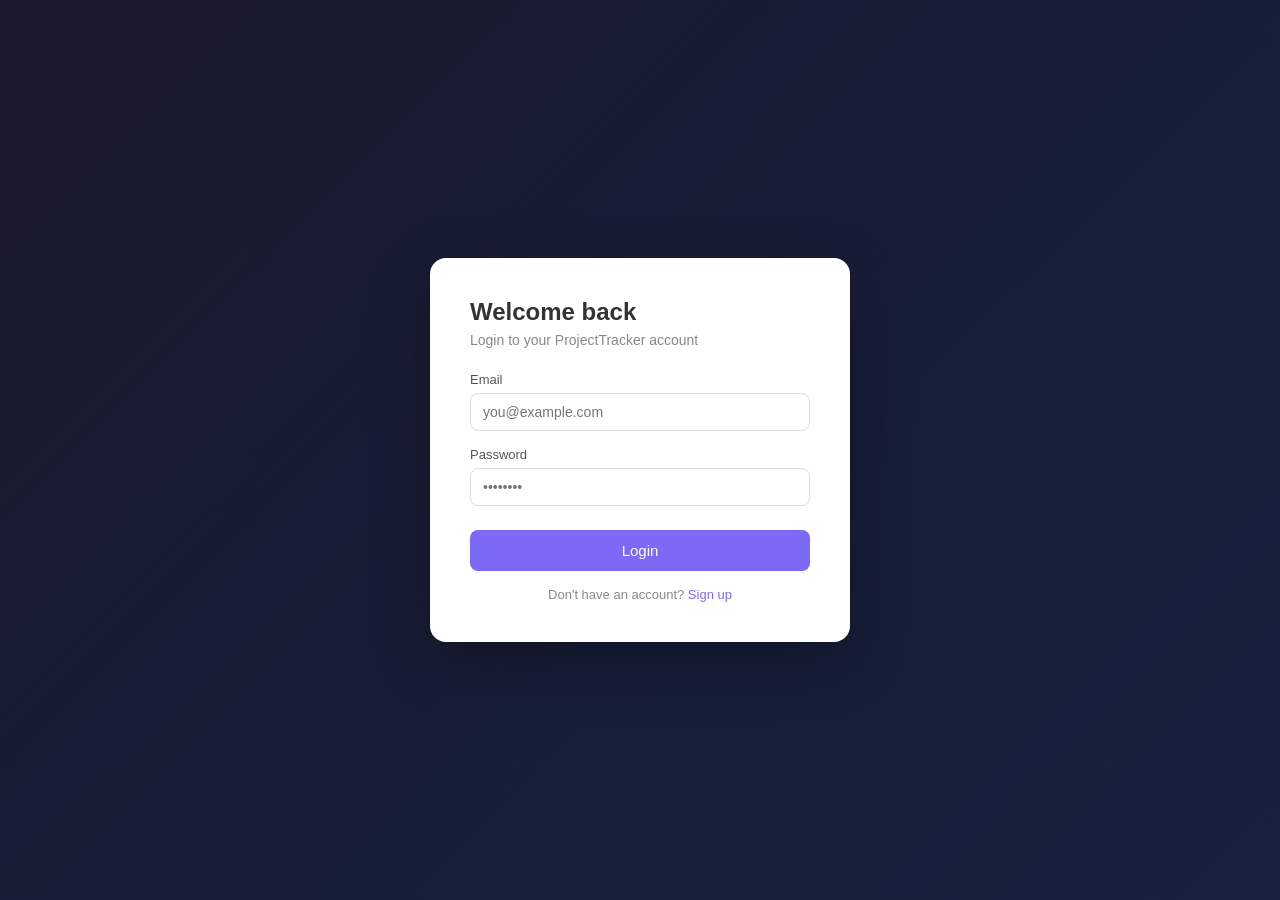
==== frontend/index.html @ 3921a06b "dashboard frontend" ====
<!DOCTYPE html>
<html lang="en">
<head>
    <meta charset="UTF-8">
    <meta name="viewport" content="width=device-width, initial-scale=1.0">
    <title>ProjectTracker — Login</title>
    <link rel="stylesheet" href="css/style.css">
</head>
<body>
<div class="auth-wrapper">
    <div class="auth-box" id="login-box">
        <h2>Welcome back</h2>
        <p>Login to your ProjectTracker account</p>

        <div class="form-group">
            <label>Email</label>
            <input type="email" id="login-email" placeholder="you@example.com">
        </div>
        <div class="form-group">
            <label>Password</label>
            <input type="password" id="login-password" placeholder="••••••••">
        </div>
        <button class="btn btn-primary" onclick="doLogin()">Login</button>
        <div class="switch">Don't have an account? <a href="#" onclick="toggle()">Sign up</a></div>
    </div>

    <div class="auth-box" id="signup-box" style="display:none">
        <h2>Create account</h2>
        <p>Join ProjectTracker today</p>

        <div class="form-group">
            <label>Full Name</label>
            <input type="text" id="signup-name" placeholder="Your name">
        </div>
        <div class="form-group">
            <label>Email</label>
            <input type="email" id="signup-email" placeholder="you@example.com">
        </div>
        <div class="form-group">
            <label>Password</label>
            <input type="password" id="signup-password" placeholder="••••••••">
        </div>
        <div class="form-group">
            <label>Role</label>
            <select id="signup-role">
                <option value="member">Member</option>
                <option value="admin">Admin</option>
            </select>
        </div>
        <button class="btn btn-primary" onclick="doSignup()">Create Account</button>
        <div class="switch">Already have an account? <a href="#" onclick="toggle()">Login</a></div>
    </div>
</div>

<div id="toast" class="toast"></div>

<script src="js/app.js"></script>
<script>
    // Redirect if already logged in
    if (localStorage.getItem('token')) {
        window.location.href = '/dashboard.html';
    }

    function toggle() {
        const lb = document.getElementById('login-box');
        const sb = document.getElementById('signup-box');
        lb.style.display = lb.style.display === 'none' ? 'block' : 'none';
        sb.style.display = sb.style.display === 'none' ? 'block' : 'none';
    }

    async function doLogin() {
        const email    = document.getElementById('login-email').value.trim();
        const password = document.getElementById('login-password').value;

        if (!email || !password) return showToast('Please fill all fields', 'error');

        try {
            const data = await apiFetch('/auth/login', 'POST', { email, password });
            localStorage.setItem('token', data.access_token);
            localStorage.setItem('user', JSON.stringify(data.user));
            showToast('Login successful!');
            setTimeout(() => window.location.href = '/dashboard.html', 800);
        } catch (e) {
            showToast(e.message, 'error');
        }
    }

    async function doSignup() {
        const name     = document.getElementById('signup-name').value.trim();
        const email    = document.getElementById('signup-email').value.trim();
        const password = document.getElementById('signup-password').value;
        const role     = document.getElementById('signup-role').value;

        if (!name || !email || !password) return showToast('Please fill all fields', 'error');

        try {
            await apiFetch('/auth/signup', 'POST', { name, email, password, role });
            showToast('Account created! Please login.');
            toggle();
        } catch (e) {
            showToast(e.message, 'error');
        }
    }
</script>
</body>
</html>
---- frontend/css/style.css ----
* {
    margin: 0;
    padding: 0;
    box-sizing: border-box;
}

body {
    font-family: 'Segoe UI', Tahoma, Geneva, Verdana, sans-serif;
    background: #f0f2f5;
    color: #333;
}

/* ── Navbar ── */
.navbar {
    background: #1a1a2e;
    color: white;
    padding: 0 24px;
    height: 60px;
    display: flex;
    align-items: center;
    justify-content: space-between;
    position: sticky;
    top: 0;
    z-index: 100;
    box-shadow: 0 2px 10px rgba(0,0,0,0.3);
}
.navbar .logo { font-size: 20px; font-weight: 700; color: #7c6af7; }
.navbar .nav-links { display: flex; gap: 20px; align-items: center; }
.navbar .nav-links a {
    color: #ccc;
    text-decoration: none;
    font-size: 14px;
    transition: color 0.2s;
}
.navbar .nav-links a:hover, .navbar .nav-links a.active { color: white; }
.navbar .user-info { font-size: 13px; color: #aaa; }
.btn-logout {
    background: #e74c3c;
    color: white;
    border: none;
    padding: 6px 14px;
    border-radius: 6px;
    cursor: pointer;
    font-size: 13px;
}

/* ── Layout ── */
.container { max-width: 1200px; margin: 0 auto; padding: 24px; }
.page-header {
    display: flex;
    justify-content: space-between;
    align-items: center;
    margin-bottom: 24px;
}
.page-header h1 { font-size: 24px; font-weight: 600; }

/* ── Buttons ── */
.btn {
    padding: 9px 18px;
    border: none;
    border-radius: 8px;
    cursor: pointer;
    font-size: 14px;
    font-weight: 500;
    transition: opacity 0.2s;
}
.btn:hover { opacity: 0.85; }
.btn-primary { background: #7c6af7; color: white; }
.btn-danger  { background: #e74c3c; color: white; }
.btn-success { background: #2ecc71; color: white; }
.btn-warning { background: #f39c12; color: white; }
.btn-sm { padding: 5px 12px; font-size: 12px; }

/* ── Cards ── */
.card {
    background: white;
    border-radius: 12px;
    padding: 20px;
    box-shadow: 0 2px 8px rgba(0,0,0,0.07);
    margin-bottom: 16px;
}
.card-header {
    display: flex;
    justify-content: space-between;
    align-items: flex-start;
    margin-bottom: 10px;
}
.card h3 { font-size: 16px; font-weight: 600; }
.card p  { color: #666; font-size: 14px; margin-top: 4px; }

/* ── Stats Grid ── */
.stats-grid {
    display: grid;
    grid-template-columns: repeat(auto-fit, minmax(160px, 1fr));
    gap: 16px;
    margin-bottom: 28px;
}
.stat-card {
    background: white;
    border-radius: 12px;
    padding: 20px;
    text-align: center;
    box-shadow: 0 2px 8px rgba(0,0,0,0.07);
}
.stat-card .stat-number {
    font-size: 36px;
    font-weight: 700;
    color: #7c6af7;
}
.stat-card .stat-label { font-size: 13px; color: #888; margin-top: 4px; }
.stat-card.danger  .stat-number { color: #e74c3c; }
.stat-card.success .stat-number { color: #2ecc71; }
.stat-card.warning .stat-number { color: #f39c12; }

/* ── Grid ── */
.grid-2 { display: grid; grid-template-columns: 1fr 1fr; gap: 16px; }
.grid-3 { display: grid; grid-template-columns: repeat(3, 1fr); gap: 16px; }

/* ── Kanban ── */
.kanban { display: grid; grid-template-columns: repeat(3, 1fr); gap: 16px; }
.kanban-col {
    background: #f8f9fa;
    border-radius: 12px;
    padding: 16px;
    min-height: 300px;
}
.kanban-col h3 {
    font-size: 14px;
    font-weight: 600;
    margin-bottom: 12px;
    padding: 6px 12px;
    border-radius: 6px;
    text-align: center;
}
.kanban-col.todo h3    { background: #fef3cd; color: #856404; }
.kanban-col.progress h3 { background: #cce5ff; color: #004085; }
.kanban-col.done h3    { background: #d4edda; color: #155724; }

.task-card {
    background: white;
    border-radius: 8px;
    padding: 12px;
    margin-bottom: 10px;
    box-shadow: 0 1px 4px rgba(0,0,0,0.08);
    border-left: 4px solid #7c6af7;
}
.task-card.high   { border-left-color: #e74c3c; }
.task-card.medium { border-left-color: #f39c12; }
.task-card.low    { border-left-color: #2ecc71; }
.task-card h4     { font-size: 14px; font-weight: 600; margin-bottom: 4px; }
.task-card .meta  { font-size: 12px; color: #888; }
.task-card .actions { margin-top: 8px; display: flex; gap: 6px; }

/* ── Badges ── */
.badge {
    display: inline-block;
    padding: 2px 10px;
    border-radius: 12px;
    font-size: 11px;
    font-weight: 600;
}
.badge-admin   { background: #e8e3ff; color: #5a47d6; }
.badge-member  { background: #e3f2fd; color: #1565c0; }
.badge-high    { background: #fde8e8; color: #c0392b; }
.badge-medium  { background: #fef3cd; color: #856404; }
.badge-low     { background: #d4edda; color: #155724; }
.badge-todo    { background: #fef3cd; color: #856404; }
.badge-progress{ background: #cce5ff; color: #004085; }
.badge-done    { background: #d4edda; color: #155724; }
.badge-overdue { background: #fde8e8; color: #c0392b; }

/* ── Forms ── */
.form-group { margin-bottom: 16px; }
.form-group label { display: block; font-size: 13px; font-weight: 500; margin-bottom: 6px; color: #555; }
.form-group input,
.form-group select,
.form-group textarea {
    width: 100%;
    padding: 10px 12px;
    border: 1px solid #ddd;
    border-radius: 8px;
    font-size: 14px;
    outline: none;
    transition: border-color 0.2s;
}
.form-group input:focus,
.form-group select:focus,
.form-group textarea:focus { border-color: #7c6af7; }

/* ── Auth Pages ── */
.auth-wrapper {
    min-height: 100vh;
    display: flex;
    align-items: center;
    justify-content: center;
    background: linear-gradient(135deg, #1a1a2e, #16213e);
}
.auth-box {
    background: white;
    padding: 40px;
    border-radius: 16px;
    width: 100%;
    max-width: 420px;
    box-shadow: 0 20px 60px rgba(0,0,0,0.3);
}
.auth-box h2 { font-size: 24px; margin-bottom: 6px; }
.auth-box p  { color: #888; font-size: 14px; margin-bottom: 24px; }
.auth-box .btn { width: 100%; padding: 12px; font-size: 15px; margin-top: 8px; }
.auth-box .switch { text-align: center; margin-top: 16px; font-size: 13px; color: #888; }
.auth-box .switch a { color: #7c6af7; text-decoration: none; font-weight: 500; }

/* ── Modal ── */
.modal-overlay {
    display: none;
    position: fixed;
    inset: 0;
    background: rgba(0,0,0,0.5);
    z-index: 200;
    align-items: center;
    justify-content: center;
}
.modal-overlay.active { display: flex; }
.modal {
    background: white;
    border-radius: 16px;
    padding: 28px;
    width: 100%;
    max-width: 480px;
    max-height: 90vh;
    overflow-y: auto;
    box-shadow: 0 20px 60px rgba(0,0,0,0.3);
}
.modal h3 { font-size: 18px; margin-bottom: 20px; }
.modal-footer { display: flex; gap: 10px; justify-content: flex-end; margin-top: 20px; }

/* ── Table ── */
.table { width: 100%; border-collapse: collapse; }
.table th { background: #f8f9fa; padding: 12px; text-align: left; font-size: 13px; color: #666; }
.table td { padding: 12px; border-bottom: 1px solid #f0f0f0; font-size: 14px; }
.table tr:hover td { background: #fafafa; }

/* ── Toast ── */
.toast {
    position: fixed;
    bottom: 24px;
    right: 24px;
    background: #333;
    color: white;
    padding: 12px 20px;
    border-radius: 8px;
    font-size: 14px;
    z-index: 999;
    opacity: 0;
    transform: translateY(20px);
    transition: all 0.3s;
}
.toast.show { opacity: 1; transform: translateY(0); }
.toast.success { background: #2ecc71; }
.toast.error   { background: #e74c3c; }

/* ── Empty state ── */
.empty { text-align: center; padding: 60px 20px; color: #aaa; }
.empty h3 { font-size: 18px; margin-bottom: 8px; }

/* ── Overdue highlight ── */
.overdue-row { background: #fff5f5 !important; }

@media (max-width: 768px) {
    .kanban { grid-template-columns: 1fr; }
    .grid-2, .grid-3 { grid-template-columns: 1fr; }
    .stats-grid { grid-template-columns: repeat(2, 1fr); }
}
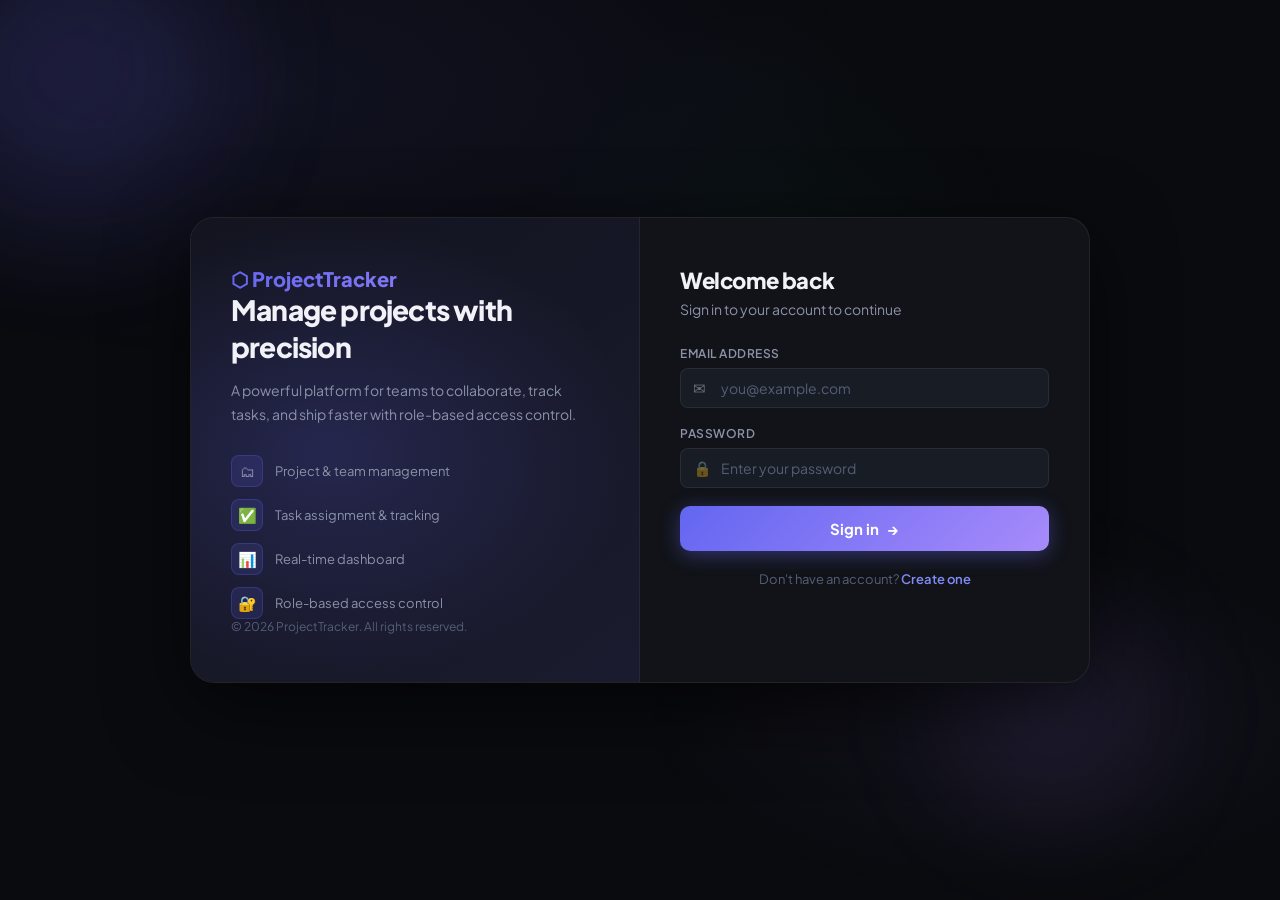
==== commit 8bc9ec7a: "project and track interface" ====
--- a/frontend/index.html
+++ b/frontend/index.html
@@ -1,106 +1,268 @@
 <!DOCTYPE html>
 <html lang="en">
 <head>
-    <meta charset="UTF-8">
-    <meta name="viewport" content="width=device-width, initial-scale=1.0">
-    <title>ProjectTracker — Login</title>
-    <link rel="stylesheet" href="css/style.css">
+<meta charset="UTF-8">
+<meta name="viewport" content="width=device-width, initial-scale=1.0">
+<title>ProjectTracker — Sign In</title>
+<link rel="stylesheet" href="css/style.css">
+<style>
+  .auth-wrapper { position: relative; overflow: hidden; }
+
+  .floating-shapes {
+    position: fixed; inset: 0; pointer-events: none; z-index: 0;
+  }
+  .shape {
+    position: absolute;
+    border-radius: 50%;
+    filter: blur(60px);
+    animation: float 8s ease-in-out infinite;
+  }
+  .shape-1 { width:300px;height:300px; background:rgba(99,102,241,0.15); top:-80px; left:-80px; animation-delay:0s; }
+  .shape-2 { width:200px;height:200px; background:rgba(167,139,250,0.1); bottom:10%; right:10%; animation-delay:3s; }
+  .shape-3 { width:150px;height:150px; background:rgba(16,185,129,0.08); top:50%; left:30%; animation-delay:5s; }
+
+  @keyframes float {
+    0%,100% { transform: translate(0,0) scale(1); }
+    33%      { transform: translate(20px,-20px) scale(1.05); }
+    66%      { transform: translate(-10px,15px) scale(0.97); }
+  }
+
+  .auth-container {
+    position: relative; z-index: 1;
+    display: flex; align-items: center; justify-content: center;
+    min-height: 100vh; padding: 24px;
+  }
+
+  .auth-panel {
+    width: 100%; max-width: 900px;
+    display: grid; grid-template-columns: 1fr 1fr;
+    background: var(--bg2);
+    border: 1px solid var(--border);
+    border-radius: 24px;
+    overflow: hidden;
+    box-shadow: 0 24px 80px rgba(0,0,0,0.6);
+  }
+
+  .auth-hero {
+    background: linear-gradient(145deg, #13141f, #1a1b2e);
+    padding: 48px 40px;
+    display: flex; flex-direction: column; justify-content: space-between;
+    border-right: 1px solid var(--border);
+    position: relative; overflow: hidden;
+  }
+  .auth-hero::before {
+    content: '';
+    position: absolute; inset: 0;
+    background: radial-gradient(ellipse at 30% 50%, rgba(99,102,241,0.2), transparent 70%);
+  }
+  .hero-logo {
+    font-size: 20px; font-weight: 800;
+    background: var(--accent-g);
+    -webkit-background-clip: text;
+    -webkit-text-fill-color: transparent;
+    background-clip: text;
+    position: relative; z-index: 1;
+  }
+  .hero-content { position: relative; z-index: 1; }
+  .hero-content h2 {
+    font-size: 28px; font-weight: 800;
+    letter-spacing: -0.8px; line-height: 1.3;
+    margin-bottom: 14px;
+  }
+  .hero-content p { font-size: 14px; color: var(--text2); line-height: 1.7; }
+  .feature-list { margin-top: 28px; display: flex; flex-direction: column; gap: 12px; }
+  .feature-item {
+    display: flex; align-items: center; gap: 12px;
+    font-size: 13px; color: var(--text2);
+  }
+  .feature-icon {
+    width: 32px; height: 32px;
+    background: rgba(99,102,241,0.15);
+    border: 1px solid rgba(99,102,241,0.25);
+    border-radius: 8px;
+    display: flex; align-items: center; justify-content: center;
+    font-size: 15px; flex-shrink: 0;
+  }
+  .hero-footer { position: relative; z-index:1; font-size: 12px; color: var(--text3); }
+
+  .auth-form-side { padding: 48px 40px; }
+  .auth-form-side h3 { font-size: 22px; font-weight: 800; letter-spacing: -0.4px; margin-bottom: 6px; }
+  .auth-form-side .subtitle { color: var(--text2); font-size: 14px; margin-bottom: 28px; }
+
+  .btn-auth {
+    width: 100%; justify-content: center;
+    padding: 13px; font-size: 15px;
+    background: var(--accent-g);
+    color: white; border: none; border-radius: 10px;
+    cursor: pointer; font-family: inherit; font-weight: 700;
+    box-shadow: 0 4px 20px rgba(99,102,241,0.4);
+    transition: all 0.2s;
+    display: flex; align-items: center; gap: 8px;
+  }
+  .btn-auth:hover { transform: translateY(-1px); box-shadow: 0 6px 24px rgba(99,102,241,0.5); }
+  .btn-auth:active { transform: none; }
+
+  .switch-text { text-align: center; margin-top: 20px; font-size: 13px; color: var(--text3); }
+  .switch-text a { color: var(--accent2); text-decoration: none; font-weight: 600; }
+
+  .input-icon-wrap { position: relative; }
+  .input-icon-wrap input { padding-left: 40px; }
+  .input-icon { position: absolute; left: 13px; top: 50%; transform: translateY(-50%); font-size: 15px; opacity: 0.4; }
+
+  @media (max-width: 680px) {
+    .auth-panel { grid-template-columns: 1fr; }
+    .auth-hero { display: none; }
+    .auth-form-side { padding: 36px 28px; }
+  }
+</style>
 </head>
 <body>
-<div class="auth-wrapper">
-    <div class="auth-box" id="login-box">
-        <h2>Welcome back</h2>
-        <p>Login to your ProjectTracker account</p>
-
-        <div class="form-group">
-            <label>Email</label>
+<div class="floating-shapes">
+  <div class="shape shape-1"></div>
+  <div class="shape shape-2"></div>
+  <div class="shape shape-3"></div>
+</div>
+
+<div class="auth-container">
+  <div class="auth-panel">
+
+    <!-- Left hero panel -->
+    <div class="auth-hero">
+      <div class="hero-logo">⬡ ProjectTracker</div>
+      <div class="hero-content">
+        <h2>Manage projects with precision</h2>
+        <p>A powerful platform for teams to collaborate, track tasks, and ship faster with role-based access control.</p>
+        <div class="feature-list">
+          <div class="feature-item"><div class="feature-icon">🗂</div>Project & team management</div>
+          <div class="feature-item"><div class="feature-icon">✅</div>Task assignment & tracking</div>
+          <div class="feature-item"><div class="feature-icon">📊</div>Real-time dashboard</div>
+          <div class="feature-item"><div class="feature-icon">🔐</div>Role-based access control</div>
+        </div>
+      </div>
+      <div class="hero-footer">© 2026 ProjectTracker. All rights reserved.</div>
+    </div>
+
+    <!-- Right form panel -->
+    <div class="auth-form-side">
+
+      <!-- LOGIN FORM -->
+      <div id="login-box">
+        <h3>Welcome back</h3>
+        <p class="subtitle">Sign in to your account to continue</p>
+
+        <div class="form-group">
+          <label>Email address</label>
+          <div class="input-icon-wrap">
+            <span class="input-icon">✉</span>
             <input type="email" id="login-email" placeholder="you@example.com">
-        </div>
-        <div class="form-group">
-            <label>Password</label>
-            <input type="password" id="login-password" placeholder="••••••••">
-        </div>
-        <button class="btn btn-primary" onclick="doLogin()">Login</button>
-        <div class="switch">Don't have an account? <a href="#" onclick="toggle()">Sign up</a></div>
+          </div>
+        </div>
+        <div class="form-group">
+          <label>Password</label>
+          <div class="input-icon-wrap">
+            <span class="input-icon">🔒</span>
+            <input type="password" id="login-password" placeholder="Enter your password">
+          </div>
+        </div>
+
+        <button class="btn-auth" onclick="doLogin()">
+          <span>Sign in</span> <span>→</span>
+        </button>
+        <div class="switch-text">
+          Don't have an account? <a href="#" onclick="toggle()">Create one</a>
+        </div>
+      </div>
+
+      <!-- SIGNUP FORM -->
+      <div id="signup-box" style="display:none">
+        <h3>Create account</h3>
+        <p class="subtitle">Join ProjectTracker and start collaborating</p>
+
+        <div class="form-group">
+          <label>Full name</label>
+          <div class="input-icon-wrap">
+            <span class="input-icon">👤</span>
+            <input type="text" id="signup-name" placeholder="Your full name">
+          </div>
+        </div>
+        <div class="form-group">
+          <label>Email address</label>
+          <div class="input-icon-wrap">
+            <span class="input-icon">✉</span>
+            <input type="email" id="signup-email" placeholder="you@example.com">
+          </div>
+        </div>
+        <div class="form-group">
+          <label>Password</label>
+          <div class="input-icon-wrap">
+            <span class="input-icon">🔒</span>
+            <input type="password" id="signup-password" placeholder="Choose a password">
+          </div>
+        </div>
+        <div class="form-group">
+          <label>Account role</label>
+          <select id="signup-role">
+            <option value="member">Member — can view and update tasks</option>
+            <option value="admin">Admin — full project control</option>
+          </select>
+        </div>
+
+        <button class="btn-auth" onclick="doSignup()">
+          <span>Create account</span> <span>→</span>
+        </button>
+        <div class="switch-text">
+          Already have an account? <a href="#" onclick="toggle()">Sign in</a>
+        </div>
+      </div>
+
     </div>
-
-    <div class="auth-box" id="signup-box" style="display:none">
-        <h2>Create account</h2>
-        <p>Join ProjectTracker today</p>
-
-        <div class="form-group">
-            <label>Full Name</label>
-            <input type="text" id="signup-name" placeholder="Your name">
-        </div>
-        <div class="form-group">
-            <label>Email</label>
-            <input type="email" id="signup-email" placeholder="you@example.com">
-        </div>
-        <div class="form-group">
-            <label>Password</label>
-            <input type="password" id="signup-password" placeholder="••••••••">
-        </div>
-        <div class="form-group">
-            <label>Role</label>
-            <select id="signup-role">
-                <option value="member">Member</option>
-                <option value="admin">Admin</option>
-            </select>
-        </div>
-        <button class="btn btn-primary" onclick="doSignup()">Create Account</button>
-        <div class="switch">Already have an account? <a href="#" onclick="toggle()">Login</a></div>
-    </div>
+  </div>
 </div>
 
 <div id="toast" class="toast"></div>
-
 <script src="js/app.js"></script>
 <script>
-    // Redirect if already logged in
-    if (localStorage.getItem('token')) {
-        window.location.href = '/dashboard.html';
-    }
-
-    function toggle() {
-        const lb = document.getElementById('login-box');
-        const sb = document.getElementById('signup-box');
-        lb.style.display = lb.style.display === 'none' ? 'block' : 'none';
-        sb.style.display = sb.style.display === 'none' ? 'block' : 'none';
-    }
-
-    async function doLogin() {
-        const email    = document.getElementById('login-email').value.trim();
-        const password = document.getElementById('login-password').value;
-
-        if (!email || !password) return showToast('Please fill all fields', 'error');
-
-        try {
-            const data = await apiFetch('/auth/login', 'POST', { email, password });
-            localStorage.setItem('token', data.access_token);
-            localStorage.setItem('user', JSON.stringify(data.user));
-            showToast('Login successful!');
-            setTimeout(() => window.location.href = '/dashboard.html', 800);
-        } catch (e) {
-            showToast(e.message, 'error');
-        }
-    }
-
-    async function doSignup() {
-        const name     = document.getElementById('signup-name').value.trim();
-        const email    = document.getElementById('signup-email').value.trim();
-        const password = document.getElementById('signup-password').value;
-        const role     = document.getElementById('signup-role').value;
-
-        if (!name || !email || !password) return showToast('Please fill all fields', 'error');
-
-        try {
-            await apiFetch('/auth/signup', 'POST', { name, email, password, role });
-            showToast('Account created! Please login.');
-            toggle();
-        } catch (e) {
-            showToast(e.message, 'error');
-        }
-    }
+  if (localStorage.getItem('token')) window.location.href = '/dashboard.html';
+
+  function toggle() {
+    const lb = document.getElementById('login-box');
+    const sb = document.getElementById('signup-box');
+    lb.style.display = lb.style.display === 'none' ? 'block' : 'none';
+    sb.style.display = sb.style.display === 'none' ? 'block' : 'none';
+  }
+
+  async function doLogin() {
+    const email    = document.getElementById('login-email').value.trim();
+    const password = document.getElementById('login-password').value;
+    if (!email || !password) return showToast('Please fill all fields', 'error');
+    try {
+      const data = await apiFetch('/auth/login', 'POST', { email, password });
+      localStorage.setItem('token', data.access_token);
+      localStorage.setItem('user', JSON.stringify(data.user));
+      showToast('Welcome back!', 'success');
+      setTimeout(() => window.location.href = '/dashboard.html', 800);
+    } catch(e) { showToast(e.message, 'error'); }
+  }
+
+  async function doSignup() {
+    const name     = document.getElementById('signup-name').value.trim();
+    const email    = document.getElementById('signup-email').value.trim();
+    const password = document.getElementById('signup-password').value;
+    const role     = document.getElementById('signup-role').value;
+    if (!name || !email || !password) return showToast('Please fill all fields', 'error');
+    try {
+      await apiFetch('/auth/signup', 'POST', { name, email, password, role });
+      showToast('Account created! Please sign in.', 'success');
+      toggle();
+    } catch(e) { showToast(e.message, 'error'); }
+  }
+
+  // Enter key support
+  document.addEventListener('keydown', e => {
+    if (e.key !== 'Enter') return;
+    if (document.getElementById('login-box').style.display !== 'none') doLogin();
+    else doSignup();
+  });
 </script>
 </body>
-</html>+</html>
--- a/frontend/css/style.css
+++ b/frontend/css/style.css
@@ -1,272 +1,636 @@
-* {
-    margin: 0;
-    padding: 0;
-    box-sizing: border-box;
-}
+@import url('https://fonts.googleapis.com/css2?family=Plus+Jakarta+Sans:wght@300;400;500;600;700;800&family=JetBrains+Mono:wght@400;500&display=swap');
+
+:root {
+  --bg:        #0a0b0f;
+  --bg2:       #111318;
+  --bg3:       #181c24;
+  --surface:   #1e2330;
+  --surface2:  #252b3b;
+  --border:    rgba(255,255,255,0.07);
+  --border2:   rgba(255,255,255,0.12);
+  --text:      #f0f2f8;
+  --text2:     #8b92a8;
+  --text3:     #555e78;
+  --accent:    #6366f1;
+  --accent2:   #818cf8;
+  --accent-g:  linear-gradient(135deg,#6366f1,#a78bfa);
+  --green:     #10b981;
+  --amber:     #f59e0b;
+  --red:       #ef4444;
+  --blue:      #3b82f6;
+  --radius:    14px;
+  --radius-sm: 8px;
+  --shadow:    0 4px 24px rgba(0,0,0,0.4);
+  --shadow-lg: 0 12px 48px rgba(0,0,0,0.6);
+  --glow:      0 0 32px rgba(99,102,241,0.25);
+}
+
+*{margin:0;padding:0;box-sizing:border-box;}
 
 body {
-    font-family: 'Segoe UI', Tahoma, Geneva, Verdana, sans-serif;
-    background: #f0f2f5;
-    color: #333;
+  font-family: 'Plus Jakarta Sans', sans-serif;
+  background: var(--bg);
+  color: var(--text);
+  min-height: 100vh;
+  overflow-x: hidden;
+}
+
+/* ── Background mesh ── */
+body::before {
+  content: '';
+  position: fixed;
+  inset: 0;
+  background:
+    radial-gradient(ellipse 80% 50% at 20% 10%, rgba(99,102,241,0.08) 0%, transparent 60%),
+    radial-gradient(ellipse 60% 40% at 80% 80%, rgba(167,139,250,0.06) 0%, transparent 50%),
+    radial-gradient(ellipse 40% 60% at 60% 30%, rgba(16,185,129,0.04) 0%, transparent 50%);
+  pointer-events: none;
+  z-index: 0;
 }
 
 /* ── Navbar ── */
 .navbar {
-    background: #1a1a2e;
-    color: white;
-    padding: 0 24px;
-    height: 60px;
-    display: flex;
-    align-items: center;
-    justify-content: space-between;
-    position: sticky;
-    top: 0;
-    z-index: 100;
-    box-shadow: 0 2px 10px rgba(0,0,0,0.3);
-}
-.navbar .logo { font-size: 20px; font-weight: 700; color: #7c6af7; }
-.navbar .nav-links { display: flex; gap: 20px; align-items: center; }
-.navbar .nav-links a {
-    color: #ccc;
-    text-decoration: none;
-    font-size: 14px;
-    transition: color 0.2s;
-}
-.navbar .nav-links a:hover, .navbar .nav-links a.active { color: white; }
-.navbar .user-info { font-size: 13px; color: #aaa; }
-.btn-logout {
-    background: #e74c3c;
-    color: white;
-    border: none;
-    padding: 6px 14px;
-    border-radius: 6px;
-    cursor: pointer;
-    font-size: 13px;
-}
+  position: sticky;
+  top: 0;
+  z-index: 100;
+  background: rgba(10,11,15,0.85);
+  backdrop-filter: blur(20px);
+  -webkit-backdrop-filter: blur(20px);
+  border-bottom: 1px solid var(--border);
+  padding: 0 32px;
+  height: 64px;
+  display: flex;
+  align-items: center;
+  justify-content: space-between;
+}
+
+.logo {
+  font-size: 18px;
+  font-weight: 800;
+  background: var(--accent-g);
+  -webkit-background-clip: text;
+  -webkit-text-fill-color: transparent;
+  background-clip: text;
+  letter-spacing: -0.5px;
+}
+
+.nav-links { display: flex; gap: 4px; align-items: center; }
+.nav-links a {
+  color: var(--text2);
+  text-decoration: none;
+  font-size: 14px;
+  font-weight: 500;
+  padding: 7px 14px;
+  border-radius: 8px;
+  transition: all 0.2s;
+}
+.nav-links a:hover { color: var(--text); background: var(--surface); }
+.nav-links a.active {
+  color: var(--text);
+  background: var(--surface2);
+  box-shadow: inset 0 0 0 1px var(--border2);
+}
+
+.nav-right { display: flex; align-items: center; gap: 12px; }
+.user-chip {
+  display: flex;
+  align-items: center;
+  gap: 8px;
+  background: var(--surface);
+  border: 1px solid var(--border);
+  border-radius: 40px;
+  padding: 5px 14px 5px 5px;
+  font-size: 13px;
+}
+.avatar {
+  width: 28px; height: 28px;
+  border-radius: 50%;
+  background: var(--accent-g);
+  display: flex; align-items: center; justify-content: center;
+  font-size: 12px; font-weight: 700; color: white;
+}
+.user-name { font-weight: 500; color: var(--text); }
 
 /* ── Layout ── */
-.container { max-width: 1200px; margin: 0 auto; padding: 24px; }
+.container { max-width: 1240px; margin: 0 auto; padding: 32px 24px; position: relative; z-index: 1; }
+
 .page-header {
-    display: flex;
-    justify-content: space-between;
-    align-items: center;
-    margin-bottom: 24px;
-}
-.page-header h1 { font-size: 24px; font-weight: 600; }
+  display: flex;
+  justify-content: space-between;
+  align-items: flex-start;
+  margin-bottom: 32px;
+}
+.page-header h1 {
+  font-size: 28px;
+  font-weight: 800;
+  letter-spacing: -0.8px;
+  color: var(--text);
+}
+.page-header p { color: var(--text2); font-size: 14px; margin-top: 4px; }
 
 /* ── Buttons ── */
 .btn {
-    padding: 9px 18px;
-    border: none;
-    border-radius: 8px;
-    cursor: pointer;
-    font-size: 14px;
-    font-weight: 500;
-    transition: opacity 0.2s;
-}
-.btn:hover { opacity: 0.85; }
-.btn-primary { background: #7c6af7; color: white; }
-.btn-danger  { background: #e74c3c; color: white; }
-.btn-success { background: #2ecc71; color: white; }
-.btn-warning { background: #f39c12; color: white; }
-.btn-sm { padding: 5px 12px; font-size: 12px; }
+  display: inline-flex; align-items: center; gap: 6px;
+  padding: 9px 18px;
+  border: none;
+  border-radius: var(--radius-sm);
+  cursor: pointer;
+  font-size: 14px;
+  font-weight: 600;
+  font-family: inherit;
+  transition: all 0.2s;
+  text-decoration: none;
+  white-space: nowrap;
+}
+.btn-primary {
+  background: var(--accent-g);
+  color: white;
+  box-shadow: 0 4px 14px rgba(99,102,241,0.4);
+}
+.btn-primary:hover { transform: translateY(-1px); box-shadow: 0 6px 20px rgba(99,102,241,0.5); }
+.btn-ghost {
+  background: var(--surface);
+  color: var(--text2);
+  border: 1px solid var(--border);
+}
+.btn-ghost:hover { color: var(--text); border-color: var(--border2); background: var(--surface2); }
+.btn-danger  { background: rgba(239,68,68,0.15); color: var(--red); border: 1px solid rgba(239,68,68,0.25); }
+.btn-danger:hover  { background: rgba(239,68,68,0.25); }
+.btn-success { background: rgba(16,185,129,0.15); color: var(--green); border: 1px solid rgba(16,185,129,0.25); }
+.btn-success:hover { background: rgba(16,185,129,0.25); }
+.btn-warning { background: rgba(245,158,11,0.15); color: var(--amber); border: 1px solid rgba(245,158,11,0.25); }
+.btn-warning:hover { background: rgba(245,158,11,0.25); }
+.btn-sm { padding: 5px 12px; font-size: 12px; border-radius: 6px; }
+.btn-logout {
+  background: rgba(239,68,68,0.12);
+  color: var(--red);
+  border: 1px solid rgba(239,68,68,0.2);
+  padding: 6px 14px;
+  border-radius: 8px;
+  cursor: pointer;
+  font-size: 13px;
+  font-weight: 600;
+  font-family: inherit;
+  transition: all 0.2s;
+}
+.btn-logout:hover { background: rgba(239,68,68,0.2); }
 
 /* ── Cards ── */
 .card {
-    background: white;
-    border-radius: 12px;
-    padding: 20px;
-    box-shadow: 0 2px 8px rgba(0,0,0,0.07);
-    margin-bottom: 16px;
-}
+  background: var(--bg2);
+  border: 1px solid var(--border);
+  border-radius: var(--radius);
+  padding: 24px;
+  margin-bottom: 16px;
+  transition: border-color 0.2s, box-shadow 0.2s;
+  position: relative;
+  overflow: hidden;
+}
+.card:hover { border-color: var(--border2); box-shadow: var(--shadow); }
 .card-header {
-    display: flex;
-    justify-content: space-between;
-    align-items: flex-start;
-    margin-bottom: 10px;
-}
-.card h3 { font-size: 16px; font-weight: 600; }
-.card p  { color: #666; font-size: 14px; margin-top: 4px; }
+  display: flex;
+  justify-content: space-between;
+  align-items: flex-start;
+  margin-bottom: 12px;
+}
+.card h3 { font-size: 16px; font-weight: 700; color: var(--text); }
+.card p  { color: var(--text2); font-size: 14px; margin-top: 4px; line-height: 1.6; }
 
 /* ── Stats Grid ── */
 .stats-grid {
-    display: grid;
-    grid-template-columns: repeat(auto-fit, minmax(160px, 1fr));
-    gap: 16px;
-    margin-bottom: 28px;
+  display: grid;
+  grid-template-columns: repeat(auto-fit, minmax(160px, 1fr));
+  gap: 16px;
+  margin-bottom: 28px;
 }
 .stat-card {
-    background: white;
-    border-radius: 12px;
-    padding: 20px;
-    text-align: center;
-    box-shadow: 0 2px 8px rgba(0,0,0,0.07);
-}
-.stat-card .stat-number {
-    font-size: 36px;
-    font-weight: 700;
-    color: #7c6af7;
-}
-.stat-card .stat-label { font-size: 13px; color: #888; margin-top: 4px; }
-.stat-card.danger  .stat-number { color: #e74c3c; }
-.stat-card.success .stat-number { color: #2ecc71; }
-.stat-card.warning .stat-number { color: #f39c12; }
-
-/* ── Grid ── */
-.grid-2 { display: grid; grid-template-columns: 1fr 1fr; gap: 16px; }
-.grid-3 { display: grid; grid-template-columns: repeat(3, 1fr); gap: 16px; }
-
-/* ── Kanban ── */
-.kanban { display: grid; grid-template-columns: repeat(3, 1fr); gap: 16px; }
-.kanban-col {
-    background: #f8f9fa;
-    border-radius: 12px;
-    padding: 16px;
-    min-height: 300px;
-}
-.kanban-col h3 {
-    font-size: 14px;
-    font-weight: 600;
-    margin-bottom: 12px;
-    padding: 6px 12px;
-    border-radius: 6px;
-    text-align: center;
-}
-.kanban-col.todo h3    { background: #fef3cd; color: #856404; }
-.kanban-col.progress h3 { background: #cce5ff; color: #004085; }
-.kanban-col.done h3    { background: #d4edda; color: #155724; }
-
-.task-card {
-    background: white;
-    border-radius: 8px;
-    padding: 12px;
-    margin-bottom: 10px;
-    box-shadow: 0 1px 4px rgba(0,0,0,0.08);
-    border-left: 4px solid #7c6af7;
-}
-.task-card.high   { border-left-color: #e74c3c; }
-.task-card.medium { border-left-color: #f39c12; }
-.task-card.low    { border-left-color: #2ecc71; }
-.task-card h4     { font-size: 14px; font-weight: 600; margin-bottom: 4px; }
-.task-card .meta  { font-size: 12px; color: #888; }
-.task-card .actions { margin-top: 8px; display: flex; gap: 6px; }
+  background: var(--bg2);
+  border: 1px solid var(--border);
+  border-radius: var(--radius);
+  padding: 24px 20px;
+  position: relative;
+  overflow: hidden;
+  transition: all 0.2s;
+}
+.stat-card:hover { border-color: var(--border2); transform: translateY(-2px); box-shadow: var(--shadow); }
+.stat-card::before {
+  content: '';
+  position: absolute;
+  top: 0; left: 0; right: 0;
+  height: 2px;
+  background: var(--accent-g);
+  opacity: 0;
+  transition: opacity 0.2s;
+}
+.stat-card:hover::before { opacity: 1; }
+.stat-icon {
+  width: 40px; height: 40px;
+  border-radius: 10px;
+  display: flex; align-items: center; justify-content: center;
+  font-size: 18px;
+  margin-bottom: 14px;
+}
+.stat-number {
+  font-size: 32px;
+  font-weight: 800;
+  letter-spacing: -1px;
+  color: var(--text);
+  line-height: 1;
+  margin-bottom: 6px;
+}
+.stat-label { font-size: 12px; font-weight: 500; color: var(--text3); text-transform: uppercase; letter-spacing: 0.6px; }
+.stat-card.accent .stat-icon { background: rgba(99,102,241,0.15); }
+.stat-card.accent .stat-number { color: var(--accent2); }
+.stat-card.green  .stat-icon { background: rgba(16,185,129,0.12); }
+.stat-card.green  .stat-number { color: var(--green); }
+.stat-card.amber  .stat-icon { background: rgba(245,158,11,0.12); }
+.stat-card.amber  .stat-number { color: var(--amber); }
+.stat-card.red    .stat-icon { background: rgba(239,68,68,0.12); }
+.stat-card.red    .stat-number { color: var(--red); }
+.stat-card.blue   .stat-icon { background: rgba(59,130,246,0.12); }
+.stat-card.blue   .stat-number { color: var(--blue); }
 
 /* ── Badges ── */
 .badge {
-    display: inline-block;
-    padding: 2px 10px;
-    border-radius: 12px;
-    font-size: 11px;
-    font-weight: 600;
-}
-.badge-admin   { background: #e8e3ff; color: #5a47d6; }
-.badge-member  { background: #e3f2fd; color: #1565c0; }
-.badge-high    { background: #fde8e8; color: #c0392b; }
-.badge-medium  { background: #fef3cd; color: #856404; }
-.badge-low     { background: #d4edda; color: #155724; }
-.badge-todo    { background: #fef3cd; color: #856404; }
-.badge-progress{ background: #cce5ff; color: #004085; }
-.badge-done    { background: #d4edda; color: #155724; }
-.badge-overdue { background: #fde8e8; color: #c0392b; }
+  display: inline-flex; align-items: center;
+  padding: 3px 10px;
+  border-radius: 20px;
+  font-size: 11px;
+  font-weight: 700;
+  letter-spacing: 0.3px;
+  text-transform: uppercase;
+}
+.badge-admin   { background: rgba(99,102,241,0.15); color: var(--accent2); border: 1px solid rgba(99,102,241,0.25); }
+.badge-member  { background: rgba(59,130,246,0.12); color: #60a5fa; border: 1px solid rgba(59,130,246,0.2); }
+.badge-high    { background: rgba(239,68,68,0.12); color: #f87171; border: 1px solid rgba(239,68,68,0.2); }
+.badge-medium  { background: rgba(245,158,11,0.12); color: #fbbf24; border: 1px solid rgba(245,158,11,0.2); }
+.badge-low     { background: rgba(16,185,129,0.12); color: #34d399; border: 1px solid rgba(16,185,129,0.2); }
+.badge-todo    { background: rgba(245,158,11,0.12); color: #fbbf24; border: 1px solid rgba(245,158,11,0.2); }
+.badge-progress{ background: rgba(59,130,246,0.12); color: #60a5fa; border: 1px solid rgba(59,130,246,0.2); }
+.badge-done    { background: rgba(16,185,129,0.12); color: #34d399; border: 1px solid rgba(16,185,129,0.2); }
+.badge-overdue { background: rgba(239,68,68,0.12); color: #f87171; border: 1px solid rgba(239,68,68,0.2); }
+
+/* ── Kanban ── */
+.kanban { display: grid; grid-template-columns: repeat(3,1fr); gap: 20px; }
+.kanban-col {
+  background: var(--bg2);
+  border: 1px solid var(--border);
+  border-radius: var(--radius);
+  padding: 20px;
+  min-height: 400px;
+}
+.kanban-col-header {
+  display: flex; align-items: center; justify-content: space-between;
+  margin-bottom: 16px;
+  padding-bottom: 12px;
+  border-bottom: 1px solid var(--border);
+}
+.kanban-col-header h3 {
+  font-size: 13px;
+  font-weight: 700;
+  text-transform: uppercase;
+  letter-spacing: 0.6px;
+  display: flex; align-items: center; gap: 8px;
+}
+.col-dot {
+  width: 8px; height: 8px;
+  border-radius: 50%;
+}
+.col-count {
+  font-size: 11px;
+  font-weight: 700;
+  background: var(--surface2);
+  border: 1px solid var(--border);
+  padding: 2px 8px;
+  border-radius: 12px;
+  color: var(--text2);
+}
+
+.task-card {
+  background: var(--surface);
+  border: 1px solid var(--border);
+  border-radius: 10px;
+  padding: 14px;
+  margin-bottom: 10px;
+  transition: all 0.2s;
+  cursor: default;
+  border-left: 3px solid transparent;
+}
+.task-card:hover {
+  border-color: var(--border2);
+  transform: translateY(-1px);
+  box-shadow: 0 4px 16px rgba(0,0,0,0.3);
+}
+.task-card.high   { border-left-color: var(--red); }
+.task-card.medium { border-left-color: var(--amber); }
+.task-card.low    { border-left-color: var(--green); }
+.task-card h4     { font-size: 14px; font-weight: 600; color: var(--text); margin-bottom: 8px; }
+.task-card .meta  { font-size: 12px; color: var(--text3); display: flex; align-items: center; flex-wrap: wrap; gap: 6px; }
+.task-card .actions { margin-top: 12px; display: flex; gap: 6px; }
 
 /* ── Forms ── */
-.form-group { margin-bottom: 16px; }
-.form-group label { display: block; font-size: 13px; font-weight: 500; margin-bottom: 6px; color: #555; }
+.form-group { margin-bottom: 18px; }
+.form-group label {
+  display: block;
+  font-size: 12px;
+  font-weight: 600;
+  margin-bottom: 7px;
+  color: var(--text2);
+  text-transform: uppercase;
+  letter-spacing: 0.5px;
+}
 .form-group input,
 .form-group select,
 .form-group textarea {
-    width: 100%;
-    padding: 10px 12px;
-    border: 1px solid #ddd;
-    border-radius: 8px;
-    font-size: 14px;
-    outline: none;
-    transition: border-color 0.2s;
+  width: 100%;
+  padding: 10px 14px;
+  background: var(--bg3);
+  border: 1px solid var(--border);
+  border-radius: var(--radius-sm);
+  font-size: 14px;
+  font-family: inherit;
+  color: var(--text);
+  outline: none;
+  transition: all 0.2s;
 }
 .form-group input:focus,
 .form-group select:focus,
-.form-group textarea:focus { border-color: #7c6af7; }
+.form-group textarea:focus {
+  border-color: var(--accent);
+  box-shadow: 0 0 0 3px rgba(99,102,241,0.15);
+}
+.form-group input::placeholder,
+.form-group textarea::placeholder { color: var(--text3); }
+.form-group select option { background: var(--bg3); }
 
 /* ── Auth Pages ── */
 .auth-wrapper {
-    min-height: 100vh;
-    display: flex;
-    align-items: center;
-    justify-content: center;
-    background: linear-gradient(135deg, #1a1a2e, #16213e);
+  min-height: 100vh;
+  display: flex;
+  align-items: center;
+  justify-content: center;
+  padding: 24px;
+  position: relative;
+}
+.auth-wrapper::before {
+  content: '';
+  position: fixed;
+  inset: 0;
+  background:
+    radial-gradient(ellipse 70% 60% at 30% 20%, rgba(99,102,241,0.12) 0%, transparent 60%),
+    radial-gradient(ellipse 50% 50% at 70% 70%, rgba(167,139,250,0.08) 0%, transparent 50%);
+}
+.auth-left {
+  display: none;
 }
 .auth-box {
-    background: white;
-    padding: 40px;
-    border-radius: 16px;
-    width: 100%;
-    max-width: 420px;
-    box-shadow: 0 20px 60px rgba(0,0,0,0.3);
-}
-.auth-box h2 { font-size: 24px; margin-bottom: 6px; }
-.auth-box p  { color: #888; font-size: 14px; margin-bottom: 24px; }
-.auth-box .btn { width: 100%; padding: 12px; font-size: 15px; margin-top: 8px; }
-.auth-box .switch { text-align: center; margin-top: 16px; font-size: 13px; color: #888; }
-.auth-box .switch a { color: #7c6af7; text-decoration: none; font-weight: 500; }
+  background: var(--bg2);
+  border: 1px solid var(--border);
+  border-radius: 20px;
+  padding: 44px 40px;
+  width: 100%;
+  max-width: 440px;
+  box-shadow: var(--shadow-lg);
+  position: relative;
+  z-index: 1;
+}
+.auth-logo {
+  font-size: 22px;
+  font-weight: 800;
+  background: var(--accent-g);
+  -webkit-background-clip: text;
+  -webkit-text-fill-color: transparent;
+  background-clip: text;
+  margin-bottom: 28px;
+}
+.auth-box h2 {
+  font-size: 26px;
+  font-weight: 800;
+  letter-spacing: -0.5px;
+  margin-bottom: 6px;
+}
+.auth-box .subtitle { color: var(--text2); font-size: 14px; margin-bottom: 28px; }
+.auth-box .btn { width: 100%; justify-content: center; padding: 12px; font-size: 15px; margin-top: 4px; }
+.auth-box .switch { text-align: center; margin-top: 20px; font-size: 13px; color: var(--text3); }
+.auth-box .switch a { color: var(--accent2); text-decoration: none; font-weight: 600; }
+.auth-box .switch a:hover { text-decoration: underline; }
+.auth-divider {
+  display: flex; align-items: center; gap: 12px;
+  margin: 20px 0;
+  font-size: 12px; color: var(--text3);
+}
+.auth-divider::before,
+.auth-divider::after {
+  content: ''; flex: 1; height: 1px; background: var(--border);
+}
 
 /* ── Modal ── */
 .modal-overlay {
-    display: none;
-    position: fixed;
-    inset: 0;
-    background: rgba(0,0,0,0.5);
-    z-index: 200;
-    align-items: center;
-    justify-content: center;
+  display: none;
+  position: fixed;
+  inset: 0;
+  background: rgba(0,0,0,0.7);
+  backdrop-filter: blur(6px);
+  z-index: 200;
+  align-items: center;
+  justify-content: center;
+  padding: 20px;
 }
 .modal-overlay.active { display: flex; }
 .modal {
-    background: white;
-    border-radius: 16px;
-    padding: 28px;
-    width: 100%;
-    max-width: 480px;
-    max-height: 90vh;
-    overflow-y: auto;
-    box-shadow: 0 20px 60px rgba(0,0,0,0.3);
-}
-.modal h3 { font-size: 18px; margin-bottom: 20px; }
-.modal-footer { display: flex; gap: 10px; justify-content: flex-end; margin-top: 20px; }
+  background: var(--bg2);
+  border: 1px solid var(--border2);
+  border-radius: 20px;
+  padding: 32px;
+  width: 100%;
+  max-width: 500px;
+  max-height: 90vh;
+  overflow-y: auto;
+  box-shadow: var(--shadow-lg);
+  animation: modalIn 0.2s ease;
+}
+@keyframes modalIn {
+  from { opacity:0; transform: translateY(16px) scale(0.97); }
+  to   { opacity:1; transform: none; }
+}
+.modal-header {
+  display: flex; justify-content: space-between; align-items: center;
+  margin-bottom: 24px;
+}
+.modal h3 { font-size: 20px; font-weight: 700; letter-spacing: -0.3px; }
+.modal-close {
+  width: 32px; height: 32px;
+  background: var(--surface);
+  border: 1px solid var(--border);
+  border-radius: 8px;
+  cursor: pointer;
+  display: flex; align-items: center; justify-content: center;
+  font-size: 18px; color: var(--text2);
+  transition: all 0.15s;
+}
+.modal-close:hover { color: var(--text); background: var(--surface2); }
+.modal-footer { display: flex; gap: 10px; justify-content: flex-end; margin-top: 24px; padding-top: 20px; border-top: 1px solid var(--border); }
 
 /* ── Table ── */
+.table-wrap { overflow-x: auto; border-radius: var(--radius); border: 1px solid var(--border); }
 .table { width: 100%; border-collapse: collapse; }
-.table th { background: #f8f9fa; padding: 12px; text-align: left; font-size: 13px; color: #666; }
-.table td { padding: 12px; border-bottom: 1px solid #f0f0f0; font-size: 14px; }
-.table tr:hover td { background: #fafafa; }
+.table th {
+  background: var(--surface);
+  padding: 12px 16px;
+  text-align: left;
+  font-size: 11px;
+  font-weight: 700;
+  color: var(--text3);
+  text-transform: uppercase;
+  letter-spacing: 0.6px;
+  border-bottom: 1px solid var(--border);
+}
+.table td { padding: 14px 16px; border-bottom: 1px solid var(--border); font-size: 14px; color: var(--text2); }
+.table td strong { color: var(--text); font-weight: 600; }
+.table tr:last-child td { border-bottom: none; }
+.table tr:hover td { background: rgba(255,255,255,0.02); }
 
 /* ── Toast ── */
 .toast {
-    position: fixed;
-    bottom: 24px;
-    right: 24px;
-    background: #333;
-    color: white;
-    padding: 12px 20px;
-    border-radius: 8px;
-    font-size: 14px;
-    z-index: 999;
-    opacity: 0;
-    transform: translateY(20px);
-    transition: all 0.3s;
+  position: fixed;
+  bottom: 28px;
+  right: 28px;
+  padding: 14px 20px;
+  border-radius: 12px;
+  font-size: 14px;
+  font-weight: 500;
+  z-index: 999;
+  opacity: 0;
+  transform: translateY(16px);
+  transition: all 0.3s cubic-bezier(0.34,1.56,0.64,1);
+  display: flex; align-items: center; gap: 10px;
+  max-width: 340px;
+  border: 1px solid var(--border);
+  backdrop-filter: blur(12px);
 }
 .toast.show { opacity: 1; transform: translateY(0); }
-.toast.success { background: #2ecc71; }
-.toast.error   { background: #e74c3c; }
+.toast.success { background: rgba(16,185,129,0.15); border-color: rgba(16,185,129,0.3); color: #34d399; }
+.toast.error   { background: rgba(239,68,68,0.15);  border-color: rgba(239,68,68,0.3);  color: #f87171; }
+.toast.info    { background: rgba(99,102,241,0.15); border-color: rgba(99,102,241,0.3); color: var(--accent2); }
 
 /* ── Empty state ── */
-.empty { text-align: center; padding: 60px 20px; color: #aaa; }
-.empty h3 { font-size: 18px; margin-bottom: 8px; }
-
-/* ── Overdue highlight ── */
-.overdue-row { background: #fff5f5 !important; }
-
+.empty {
+  text-align: center;
+  padding: 60px 20px;
+  color: var(--text3);
+}
+.empty-icon { font-size: 48px; margin-bottom: 16px; opacity: 0.5; }
+.empty h3 { font-size: 16px; font-weight: 600; color: var(--text2); margin-bottom: 6px; }
+.empty p { font-size: 14px; }
+
+/* ── Project cards grid ── */
+.projects-grid { display: grid; grid-template-columns: repeat(auto-fill, minmax(340px,1fr)); gap: 20px; }
+.project-card {
+  background: var(--bg2);
+  border: 1px solid var(--border);
+  border-radius: var(--radius);
+  padding: 24px;
+  transition: all 0.2s;
+  position: relative;
+  overflow: hidden;
+}
+.project-card::after {
+  content: '';
+  position: absolute;
+  top: 0; left: 0; right: 0;
+  height: 3px;
+  background: var(--accent-g);
+  transform: scaleX(0);
+  transform-origin: left;
+  transition: transform 0.3s;
+}
+.project-card:hover { border-color: var(--border2); transform: translateY(-3px); box-shadow: var(--shadow); }
+.project-card:hover::after { transform: scaleX(1); }
+.project-card h3 { font-size: 16px; font-weight: 700; color: var(--text); margin-bottom: 8px; }
+.project-card p  { font-size: 13px; color: var(--text2); line-height: 1.6; margin-bottom: 16px; }
+.project-meta { display: flex; align-items: center; gap: 8px; font-size: 12px; color: var(--text3); margin-bottom: 16px; }
+.project-actions { display: flex; gap: 8px; }
+.member-pills { display: flex; flex-wrap: wrap; gap: 6px; margin-top: 12px; }
+.member-pill {
+  display: flex; align-items: center; gap: 6px;
+  background: var(--surface);
+  border: 1px solid var(--border);
+  border-radius: 20px;
+  padding: 4px 12px;
+  font-size: 12px;
+  color: var(--text2);
+}
+.member-pill button {
+  background: none; border: none; color: var(--text3);
+  cursor: pointer; font-size: 14px; line-height: 1;
+  padding: 0; margin-left: 4px;
+  transition: color 0.15s;
+}
+.member-pill button:hover { color: var(--red); }
+
+/* ── Section title ── */
+.section-title {
+  font-size: 12px;
+  font-weight: 700;
+  text-transform: uppercase;
+  letter-spacing: 0.8px;
+  color: var(--text3);
+  margin-bottom: 16px;
+  padding-bottom: 12px;
+  border-bottom: 1px solid var(--border);
+}
+
+/* ── Filter bar ── */
+.filter-bar {
+  display: flex; align-items: center; gap: 10px;
+}
+.filter-bar select {
+  padding: 8px 14px;
+  background: var(--surface);
+  border: 1px solid var(--border);
+  border-radius: 8px;
+  font-size: 13px;
+  font-family: inherit;
+  color: var(--text2);
+  cursor: pointer;
+  outline: none;
+  transition: all 0.2s;
+}
+.filter-bar select:hover { border-color: var(--border2); color: var(--text); }
+.filter-bar select option { background: var(--bg3); }
+
+/* ── Overdue card ── */
+.overdue-card {
+  display: flex;
+  align-items: center;
+  gap: 14px;
+  padding: 14px 16px;
+  background: rgba(239,68,68,0.05);
+  border: 1px solid rgba(239,68,68,0.15);
+  border-radius: 10px;
+  margin-bottom: 8px;
+}
+.overdue-card .od-dot {
+  width: 8px; height: 8px;
+  border-radius: 50%;
+  background: var(--red);
+  flex-shrink: 0;
+}
+.overdue-card h4 { font-size: 14px; font-weight: 600; color: var(--text); }
+.overdue-card .meta { font-size: 12px; color: var(--text3); margin-top: 2px; }
+
+/* ── Scrollbar ── */
+::-webkit-scrollbar { width: 6px; height: 6px; }
+::-webkit-scrollbar-track { background: transparent; }
+::-webkit-scrollbar-thumb { background: var(--surface2); border-radius: 3px; }
+::-webkit-scrollbar-thumb:hover { background: var(--border2); }
+
+/* ── Responsive ── */
 @media (max-width: 768px) {
-    .kanban { grid-template-columns: 1fr; }
-    .grid-2, .grid-3 { grid-template-columns: 1fr; }
-    .stats-grid { grid-template-columns: repeat(2, 1fr); }
-}+  .navbar { padding: 0 16px; }
+  .container { padding: 20px 16px; }
+  .kanban { grid-template-columns: 1fr; }
+  .projects-grid { grid-template-columns: 1fr; }
+  .stats-grid { grid-template-columns: repeat(2,1fr); }
+  .auth-box { padding: 32px 24px; }
+}
